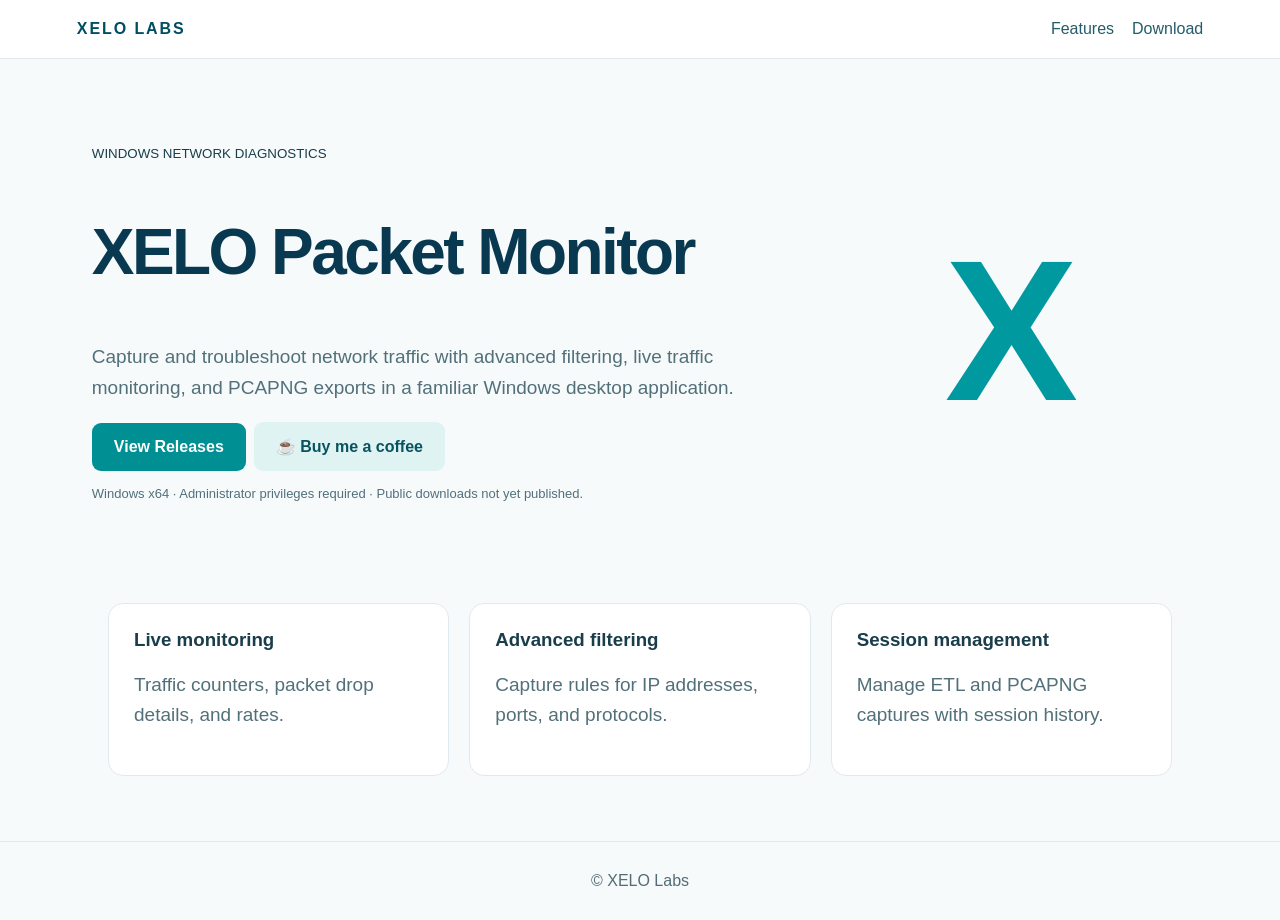
==== index.html @ 6cc91876 "Add files via upload" ====
<!doctype html><html lang="en"><head><meta charset="utf-8"><meta name="viewport" content="width=device-width, initial-scale=1"><title>XELO Labs — Packet Monitor</title><style>*{box-sizing:border-box}body{margin:0;font-family:Segoe UI,Arial,sans-serif;color:#193d4b;background:#f7fafb}header{padding:20px 6%;display:flex;justify-content:space-between;background:white;border-bottom:1px solid #e1e9ed}header strong{color:#004e62;letter-spacing:.12em}nav a{margin-left:18px;color:#245c69;text-decoration:none}.hero{padding:85px 6%;display:grid;grid-template-columns:2fr 1fr;gap:36px;align-items:center;max-width:1250px;margin:auto}h1{font-size:clamp(36px,5vw,64px);color:#083951;letter-spacing:-.04em}p{font-size:19px;color:#52707a;line-height:1.6}.btn{display:inline-block;padding:15px 22px;background:#008f93;color:#fff;border-radius:9px;text-decoration:none;font-weight:bold;margin-right:8px}.btn.alt{background:#e0f3f3;color:#075360}.mark{font-size:200px;font-weight:900;text-align:center;color:#00999f}.features{max-width:1100px;margin:0 auto 65px;display:grid;grid-template-columns:repeat(3,1fr);gap:20px;padding:0 18px}.feature{background:#fff;border:1px solid #e0e9ed;border-radius:15px;padding:25px}.feature h3{margin-top:0}footer{text-align:center;padding:30px;border-top:1px solid #e0e9ed;color:#536c75}@media(max-width:700px){.hero{grid-template-columns:1fr}.features{grid-template-columns:1fr}.mark{font-size:100px}}</style></head><body><header><strong>XELO LABS</strong><nav><a href="#features">Features</a><a href="#download">Download</a></nav></header><main><section class="hero"><div><small>WINDOWS NETWORK DIAGNOSTICS</small><h1>XELO Packet Monitor</h1><p>Capture and troubleshoot network traffic with advanced filtering, live traffic monitoring, and PCAPNG exports in a familiar Windows desktop application.</p><div id="download"><a class="btn" href="https://github.com/d3ne0x/xelo-packet-monitor/releases">View Releases</a><a class="btn alt" href="https://paypal.me/surjan">☕ Buy me a coffee</a></div><p style="font-size:13px">Windows x64 · Administrator privileges required · Public downloads not yet published.</p></div><div class="mark">X</div></section><section class="features" id="features"><article class="feature"><h3>Live monitoring</h3><p>Traffic counters, packet drop details, and rates.</p></article><article class="feature"><h3>Advanced filtering</h3><p>Capture rules for IP addresses, ports, and protocols.</p></article><article class="feature"><h3>Session management</h3><p>Manage ETL and PCAPNG captures with session history.</p></article></section></main><footer>© XELO Labs</footer></body></html>
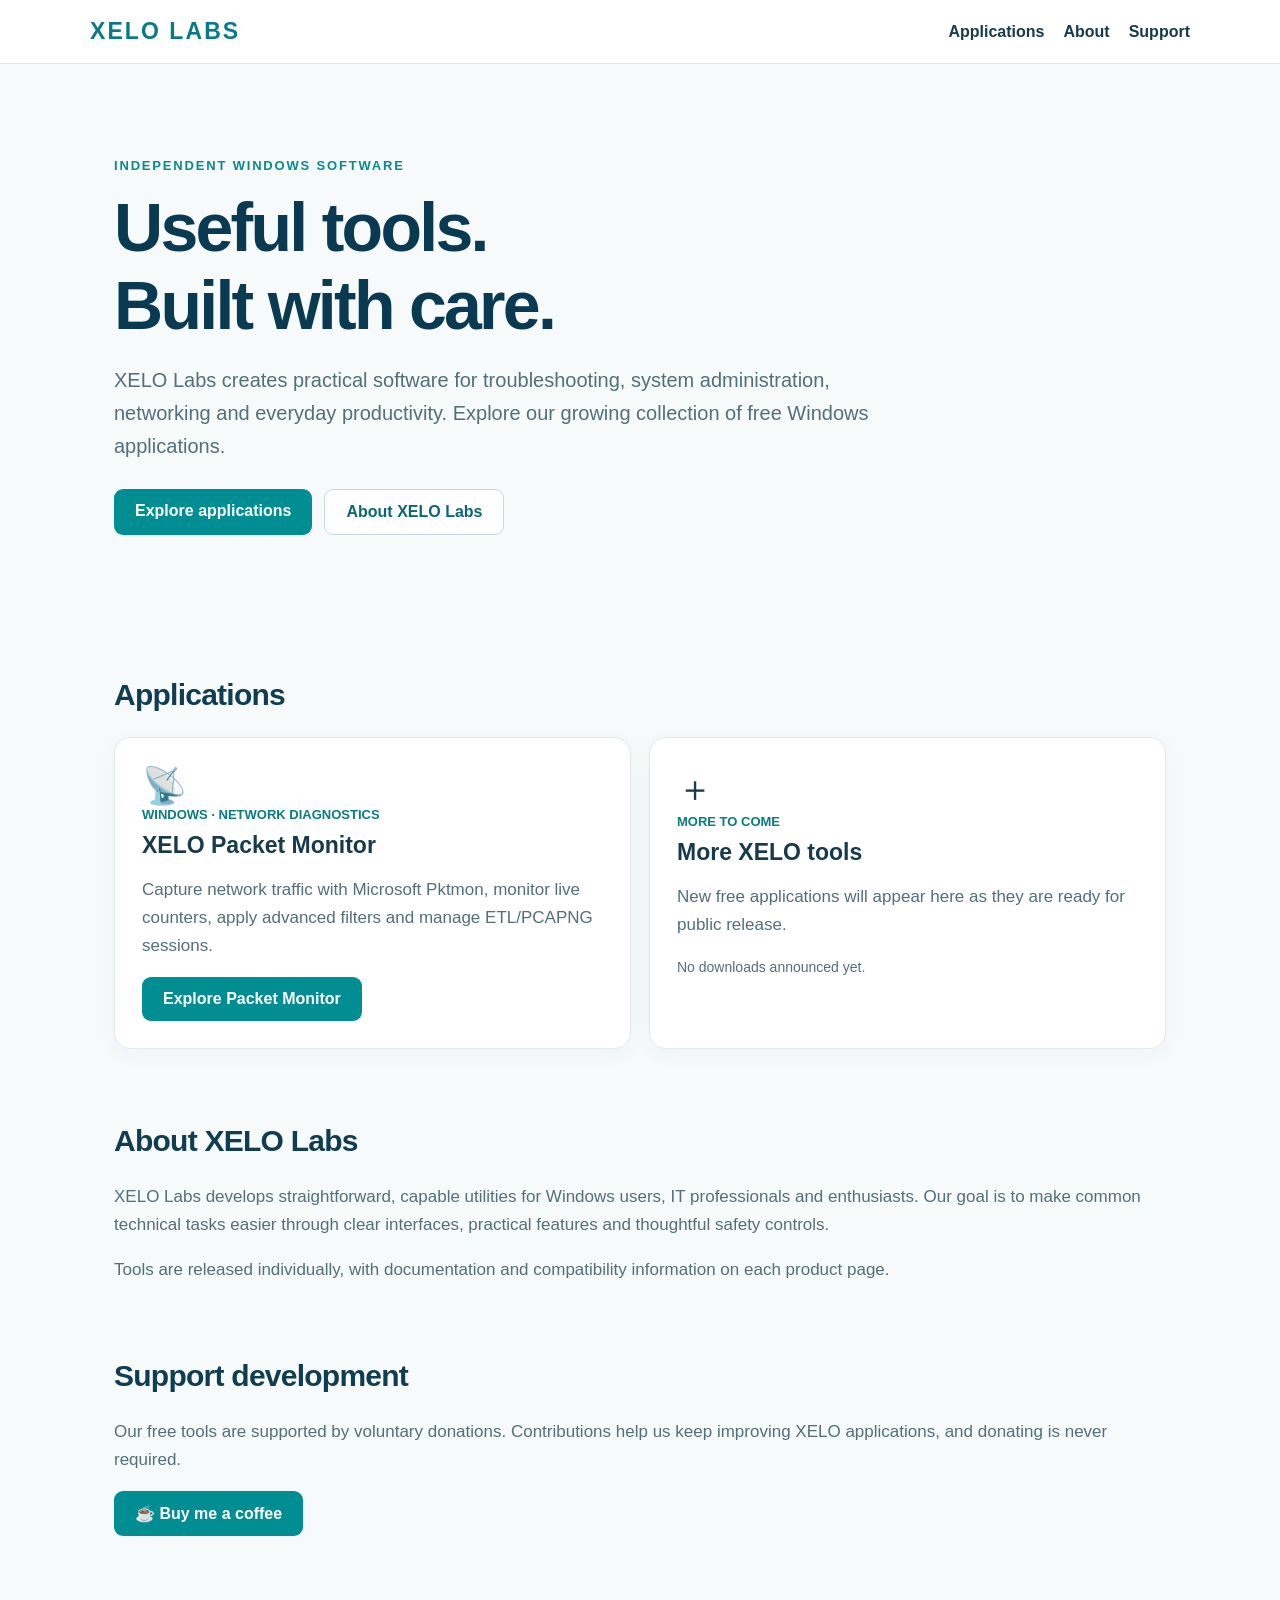
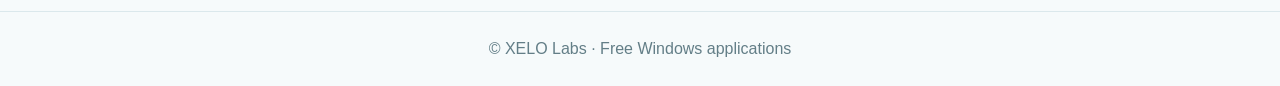
==== commit d8ab09cd: "Redesign homepage as multi-product XELO Labs catalogue with About section" ====
--- a/index.html
+++ b/index.html
@@ -1 +1,20 @@
-<!doctype html><html lang="en"><head><meta charset="utf-8"><meta name="viewport" content="width=device-width, initial-scale=1"><title>XELO Labs — Packet Monitor</title><style>*{box-sizing:border-box}body{margin:0;font-family:Segoe UI,Arial,sans-serif;color:#193d4b;background:#f7fafb}header{padding:20px 6%;display:flex;justify-content:space-between;background:white;border-bottom:1px solid #e1e9ed}header strong{color:#004e62;letter-spacing:.12em}nav a{margin-left:18px;color:#245c69;text-decoration:none}.hero{padding:85px 6%;display:grid;grid-template-columns:2fr 1fr;gap:36px;align-items:center;max-width:1250px;margin:auto}h1{font-size:clamp(36px,5vw,64px);color:#083951;letter-spacing:-.04em}p{font-size:19px;color:#52707a;line-height:1.6}.btn{display:inline-block;padding:15px 22px;background:#008f93;color:#fff;border-radius:9px;text-decoration:none;font-weight:bold;margin-right:8px}.btn.alt{background:#e0f3f3;color:#075360}.mark{font-size:200px;font-weight:900;text-align:center;color:#00999f}.features{max-width:1100px;margin:0 auto 65px;display:grid;grid-template-columns:repeat(3,1fr);gap:20px;padding:0 18px}.feature{background:#fff;border:1px solid #e0e9ed;border-radius:15px;padding:25px}.feature h3{margin-top:0}footer{text-align:center;padding:30px;border-top:1px solid #e0e9ed;color:#536c75}@media(max-width:700px){.hero{grid-template-columns:1fr}.features{grid-template-columns:1fr}.mark{font-size:100px}}</style></head><body><header><strong>XELO LABS</strong><nav><a href="#features">Features</a><a href="#download">Download</a></nav></header><main><section class="hero"><div><small>WINDOWS NETWORK DIAGNOSTICS</small><h1>XELO Packet Monitor</h1><p>Capture and troubleshoot network traffic with advanced filtering, live traffic monitoring, and PCAPNG exports in a familiar Windows desktop application.</p><div id="download"><a class="btn" href="https://github.com/d3ne0x/xelo-packet-monitor/releases">View Releases</a><a class="btn alt" href="https://paypal.me/surjan">☕ Buy me a coffee</a></div><p style="font-size:13px">Windows x64 · Administrator privileges required · Public downloads not yet published.</p></div><div class="mark">X</div></section><section class="features" id="features"><article class="feature"><h3>Live monitoring</h3><p>Traffic counters, packet drop details, and rates.</p></article><article class="feature"><h3>Advanced filtering</h3><p>Capture rules for IP addresses, ports, and protocols.</p></article><article class="feature"><h3>Session management</h3><p>Manage ETL and PCAPNG captures with session history.</p></article></section></main><footer>© XELO Labs</footer></body></html>
+<!doctype html>
+<html lang="en"><head><meta charset="utf-8"><meta name="viewport" content="width=device-width,initial-scale=1">
+<title>XELO Labs | Free Windows Tools</title><meta name="description" content="XELO Labs develops free utilities for Windows, networking, diagnostics and productivity.">
+<style>
+:root{font-family:Segoe UI,Arial,sans-serif;color:#173b4a;background:#f6fafb}*{box-sizing:border-box}body{margin:0}a{color:inherit}header{background:#fff;border-bottom:1px solid #dde8ec;padding:18px max(24px,calc((100vw - 1100px)/2));display:flex;justify-content:space-between;align-items:center}.brand{font-size:23px;font-weight:800;letter-spacing:.09em;color:#087b87}nav a{margin-left:19px;text-decoration:none;font-weight:600}main{max-width:1100px;padding:0 24px;margin:auto}.hero{padding:94px 0 68px}.eyebrow{color:#078b8d;text-transform:uppercase;letter-spacing:.14em;font-weight:700;font-size:13px}h1{font-size:clamp(40px,6vw,68px);letter-spacing:-.04em;color:#093a51;margin:15px 0}h2{font-size:30px;letter-spacing:-.025em;color:#103d52}p{color:#526f7a;line-height:1.65;font-size:17px}.hero p{max-width:760px;font-size:20px}.btn{display:inline-block;background:#008e93;color:#fff;padding:13px 21px;text-decoration:none;border-radius:9px;font-weight:700}.btn.alt{background:#fff;color:#0b6872;border:1px solid #c4d8de}.actions{display:flex;gap:12px;flex-wrap:wrap;margin-top:26px}section{margin-bottom:75px}.catalog{display:grid;grid-template-columns:repeat(auto-fit,minmax(280px,1fr));gap:18px}.card{background:#fff;border:1px solid #deeaed;border-radius:16px;padding:27px;box-shadow:0 5px 25px #10455909}.card h3{margin:10px 0;font-size:23px}.card .icon{font-size:36px}.meta{color:#087d83;font-weight:700;font-size:13px}.muted{font-size:14px}footer{text-align:center;border-top:1px solid #dbe8ec;padding:28px;color:#637e87}@media(max-width:620px){header{align-items:flex-start;gap:12px;flex-direction:column}nav a{margin:0 18px 0 0}.hero{padding-top:55px}}
+</style></head><body>
+<header><div class="brand">XELO LABS</div><nav><a href="#apps">Applications</a><a href="#about">About</a><a href="#support">Support</a></nav></header>
+<main>
+<section class="hero"><div class="eyebrow">Independent Windows software</div><h1>Useful tools.<br>Built with care.</h1>
+<p>XELO Labs creates practical software for troubleshooting, system administration, networking and everyday productivity. Explore our growing collection of free Windows applications.</p>
+<div class="actions"><a class="btn" href="#apps">Explore applications</a><a class="btn alt" href="#about">About XELO Labs</a></div></section>
+<section id="apps"><h2>Applications</h2><div class="catalog">
+<article class="card"><div class="icon">📡</div><div class="meta">WINDOWS · NETWORK DIAGNOSTICS</div><h3>XELO Packet Monitor</h3>
+<p>Capture network traffic with Microsoft Pktmon, monitor live counters, apply advanced filters and manage ETL/PCAPNG sessions.</p>
+<a class="btn" href="packet-monitor/">Explore Packet Monitor</a></article>
+<article class="card"><div class="icon">＋</div><div class="meta">MORE TO COME</div><h3>More XELO tools</h3><p>New free applications will appear here as they are ready for public release.</p><p class="muted">No downloads announced yet.</p></article>
+</div></section>
+<section id="about"><h2>About XELO Labs</h2><p>XELO Labs develops straightforward, capable utilities for Windows users, IT professionals and enthusiasts. Our goal is to make common technical tasks easier through clear interfaces, practical features and thoughtful safety controls.</p><p>Tools are released individually, with documentation and compatibility information on each product page.</p></section>
+<section id="support"><h2>Support development</h2><p>Our free tools are supported by voluntary donations. Contributions help us keep improving XELO applications, and donating is never required.</p><a class="btn" href="https://buymeacoffee.com/manie" target="_blank" rel="noopener noreferrer">☕ Buy me a coffee</a></section>
+</main><footer>© XELO Labs · Free Windows applications</footer></body></html>
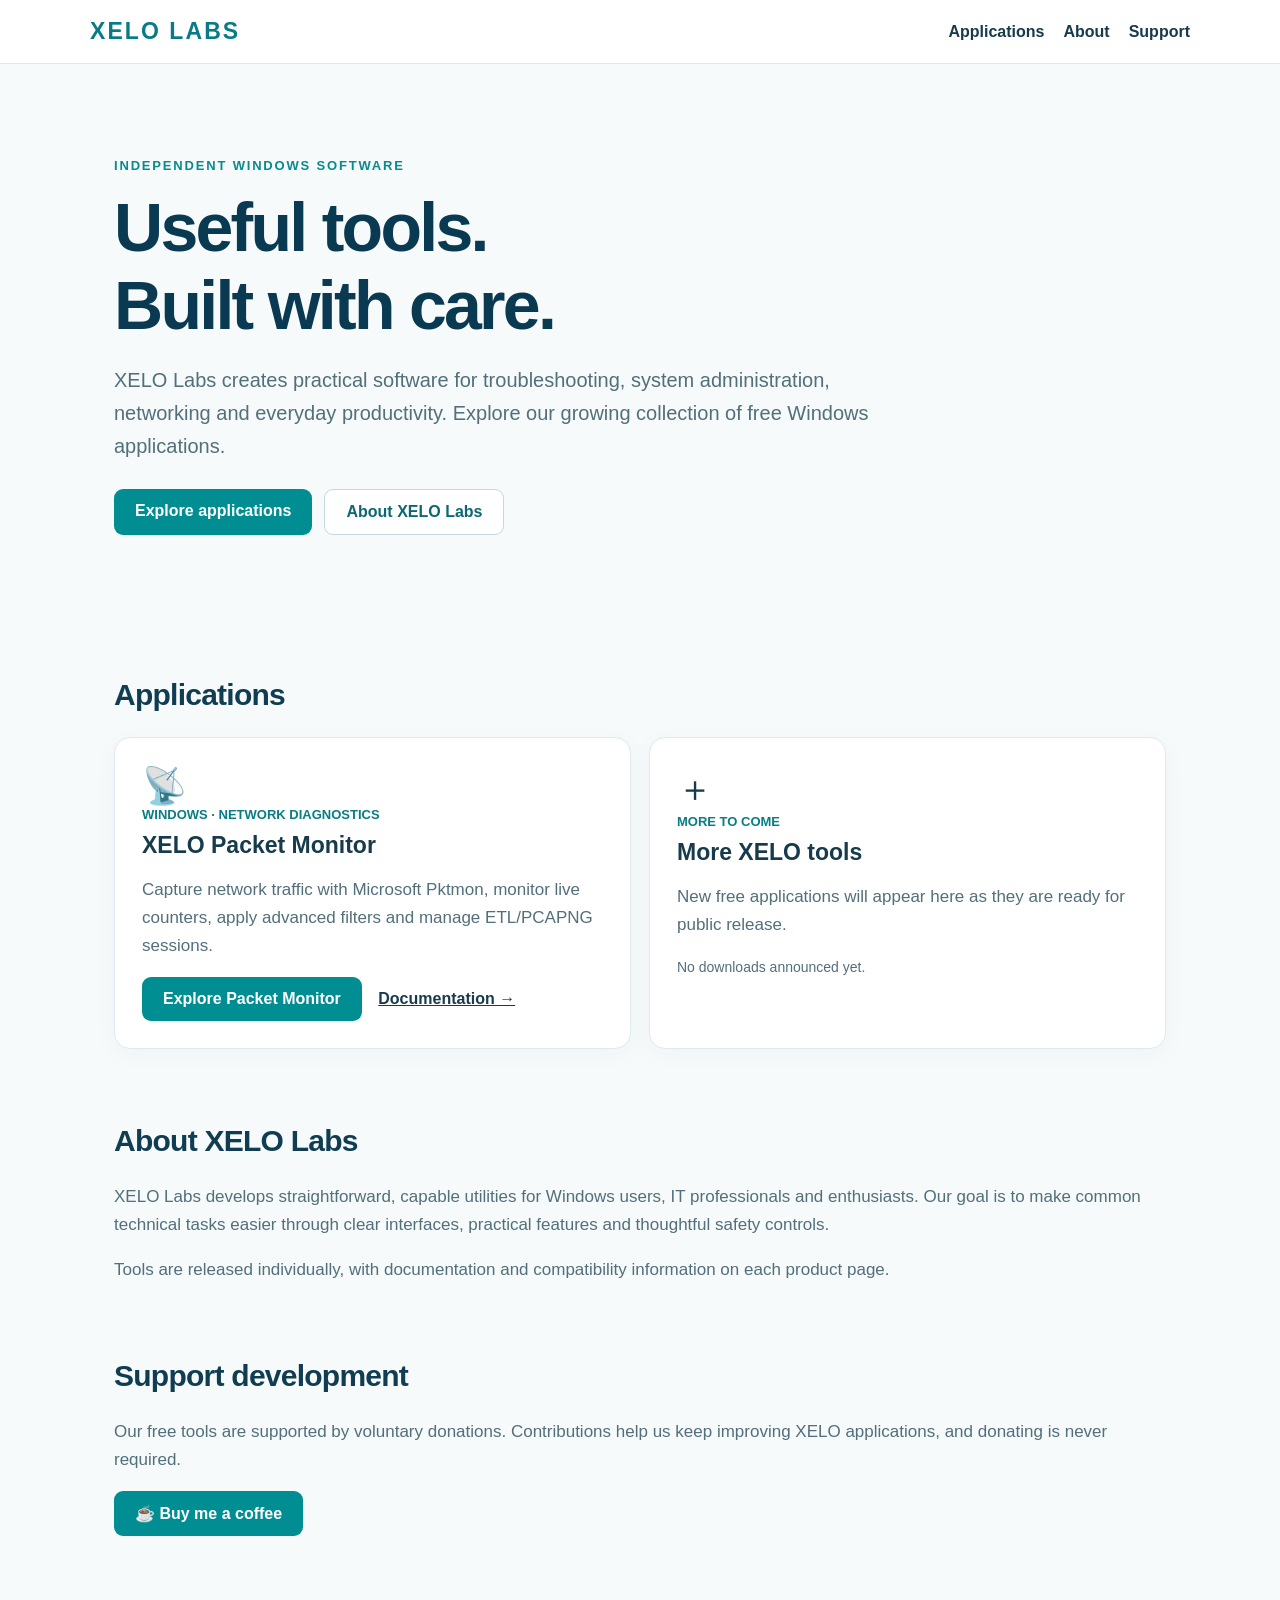
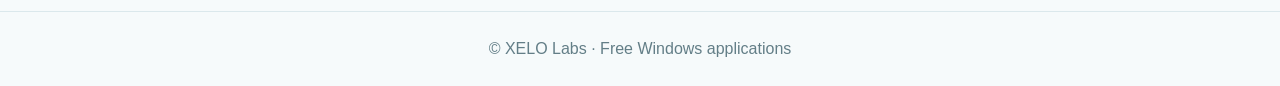
==== commit caf1da61: "docs(site): add Packet Monitor documentation link to XELO Labs catalogue" ====
--- a/index.html
+++ b/index.html
@@ -12,7 +12,7 @@
 <section id="apps"><h2>Applications</h2><div class="catalog">
 <article class="card"><div class="icon">📡</div><div class="meta">WINDOWS · NETWORK DIAGNOSTICS</div><h3>XELO Packet Monitor</h3>
 <p>Capture network traffic with Microsoft Pktmon, monitor live counters, apply advanced filters and manage ETL/PCAPNG sessions.</p>
-<a class="btn" href="packet-monitor/">Explore Packet Monitor</a></article>
+<a class="btn" href="packet-monitor/">Explore Packet Monitor</a> <a href="packet-monitor/docs/" style="display:inline-block;margin-left:12px;font-weight:600">Documentation →</a></article>
 <article class="card"><div class="icon">＋</div><div class="meta">MORE TO COME</div><h3>More XELO tools</h3><p>New free applications will appear here as they are ready for public release.</p><p class="muted">No downloads announced yet.</p></article>
 </div></section>
 <section id="about"><h2>About XELO Labs</h2><p>XELO Labs develops straightforward, capable utilities for Windows users, IT professionals and enthusiasts. Our goal is to make common technical tasks easier through clear interfaces, practical features and thoughtful safety controls.</p><p>Tools are released individually, with documentation and compatibility information on each product page.</p></section>
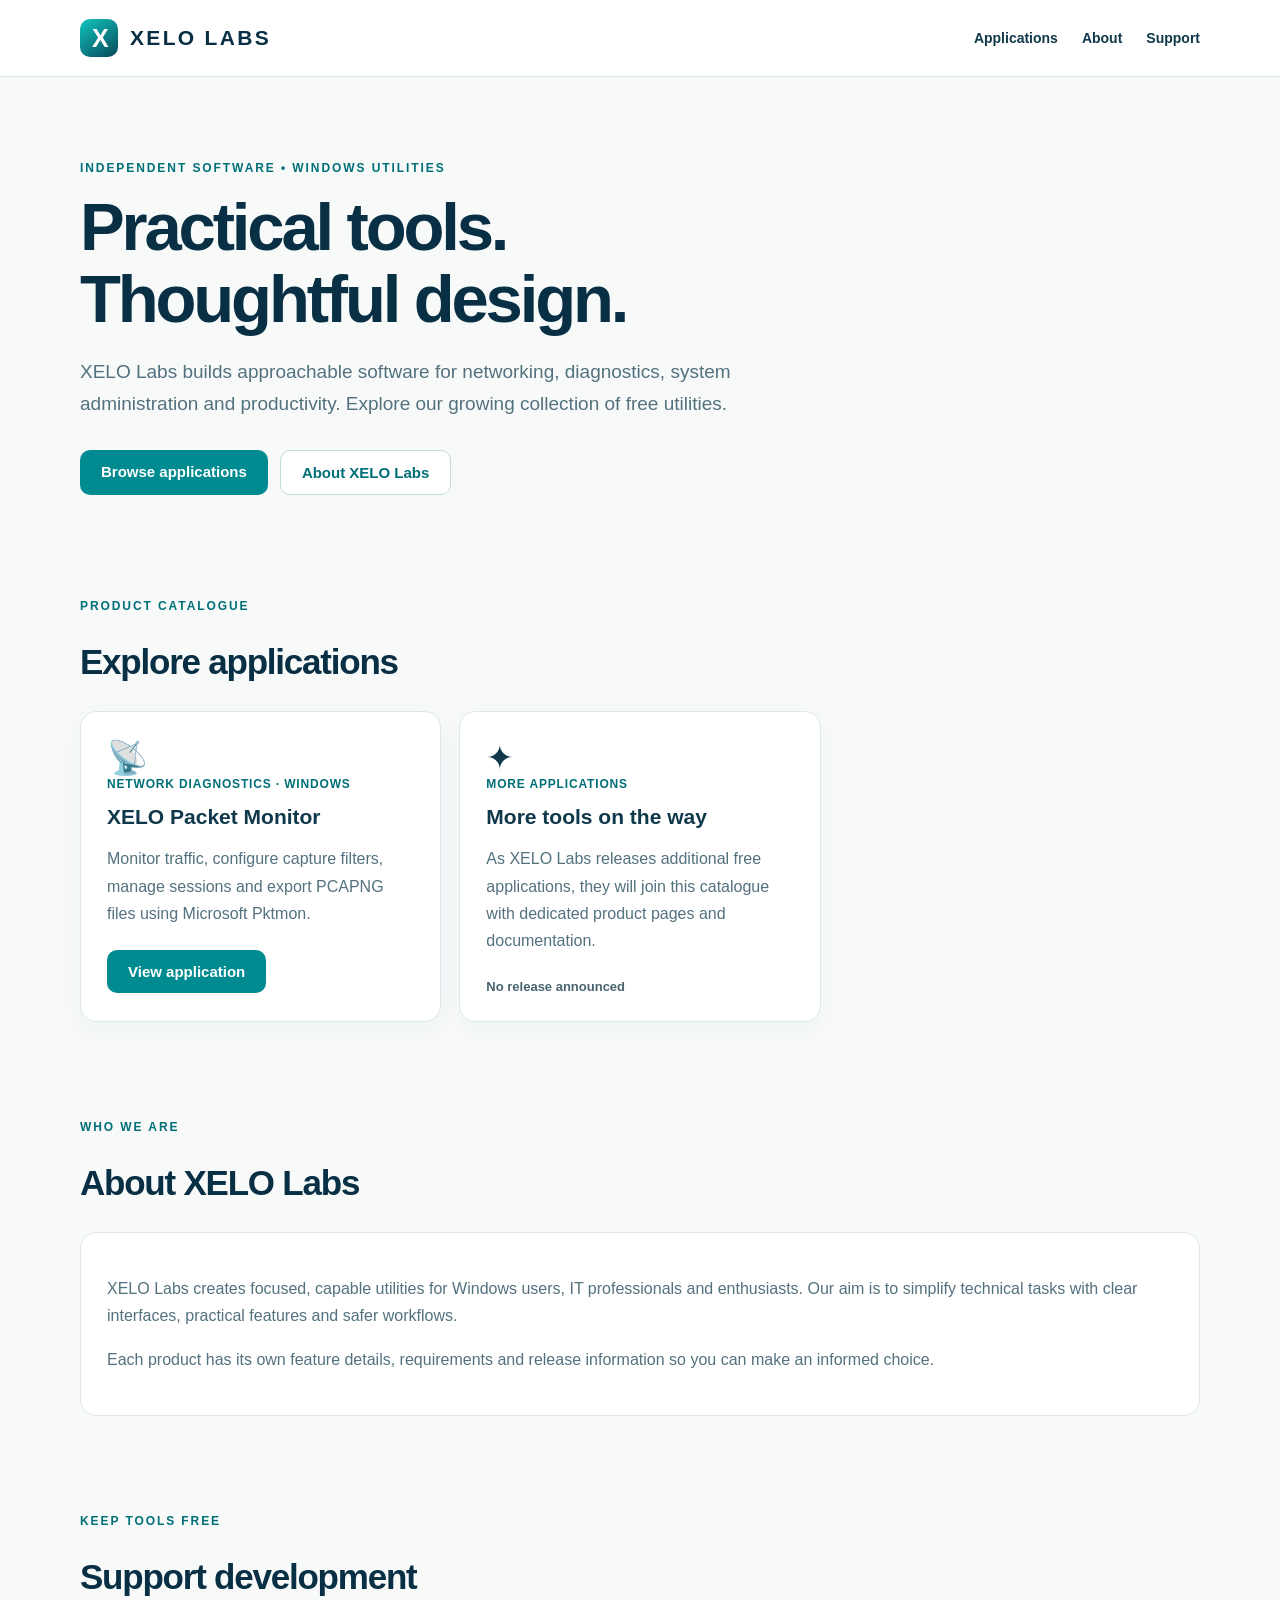
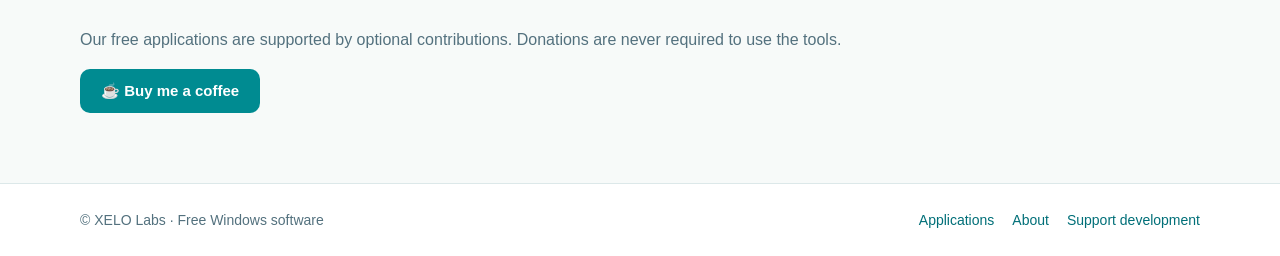
==== commit bb21edee: "refactor(site): apply shared XELO Labs layout to index.html" ====
--- a/index.html
+++ b/index.html
@@ -1,20 +1 @@
-<!doctype html>
-<html lang="en"><head><meta charset="utf-8"><meta name="viewport" content="width=device-width,initial-scale=1">
-<title>XELO Labs | Free Windows Tools</title><meta name="description" content="XELO Labs develops free utilities for Windows, networking, diagnostics and productivity.">
-<style>
-:root{font-family:Segoe UI,Arial,sans-serif;color:#173b4a;background:#f6fafb}*{box-sizing:border-box}body{margin:0}a{color:inherit}header{background:#fff;border-bottom:1px solid #dde8ec;padding:18px max(24px,calc((100vw - 1100px)/2));display:flex;justify-content:space-between;align-items:center}.brand{font-size:23px;font-weight:800;letter-spacing:.09em;color:#087b87}nav a{margin-left:19px;text-decoration:none;font-weight:600}main{max-width:1100px;padding:0 24px;margin:auto}.hero{padding:94px 0 68px}.eyebrow{color:#078b8d;text-transform:uppercase;letter-spacing:.14em;font-weight:700;font-size:13px}h1{font-size:clamp(40px,6vw,68px);letter-spacing:-.04em;color:#093a51;margin:15px 0}h2{font-size:30px;letter-spacing:-.025em;color:#103d52}p{color:#526f7a;line-height:1.65;font-size:17px}.hero p{max-width:760px;font-size:20px}.btn{display:inline-block;background:#008e93;color:#fff;padding:13px 21px;text-decoration:none;border-radius:9px;font-weight:700}.btn.alt{background:#fff;color:#0b6872;border:1px solid #c4d8de}.actions{display:flex;gap:12px;flex-wrap:wrap;margin-top:26px}section{margin-bottom:75px}.catalog{display:grid;grid-template-columns:repeat(auto-fit,minmax(280px,1fr));gap:18px}.card{background:#fff;border:1px solid #deeaed;border-radius:16px;padding:27px;box-shadow:0 5px 25px #10455909}.card h3{margin:10px 0;font-size:23px}.card .icon{font-size:36px}.meta{color:#087d83;font-weight:700;font-size:13px}.muted{font-size:14px}footer{text-align:center;border-top:1px solid #dbe8ec;padding:28px;color:#637e87}@media(max-width:620px){header{align-items:flex-start;gap:12px;flex-direction:column}nav a{margin:0 18px 0 0}.hero{padding-top:55px}}
-</style></head><body>
-<header><div class="brand">XELO LABS</div><nav><a href="#apps">Applications</a><a href="#about">About</a><a href="#support">Support</a></nav></header>
-<main>
-<section class="hero"><div class="eyebrow">Independent Windows software</div><h1>Useful tools.<br>Built with care.</h1>
-<p>XELO Labs creates practical software for troubleshooting, system administration, networking and everyday productivity. Explore our growing collection of free Windows applications.</p>
-<div class="actions"><a class="btn" href="#apps">Explore applications</a><a class="btn alt" href="#about">About XELO Labs</a></div></section>
-<section id="apps"><h2>Applications</h2><div class="catalog">
-<article class="card"><div class="icon">📡</div><div class="meta">WINDOWS · NETWORK DIAGNOSTICS</div><h3>XELO Packet Monitor</h3>
-<p>Capture network traffic with Microsoft Pktmon, monitor live counters, apply advanced filters and manage ETL/PCAPNG sessions.</p>
-<a class="btn" href="packet-monitor/">Explore Packet Monitor</a> <a href="packet-monitor/docs/" style="display:inline-block;margin-left:12px;font-weight:600">Documentation →</a></article>
-<article class="card"><div class="icon">＋</div><div class="meta">MORE TO COME</div><h3>More XELO tools</h3><p>New free applications will appear here as they are ready for public release.</p><p class="muted">No downloads announced yet.</p></article>
-</div></section>
-<section id="about"><h2>About XELO Labs</h2><p>XELO Labs develops straightforward, capable utilities for Windows users, IT professionals and enthusiasts. Our goal is to make common technical tasks easier through clear interfaces, practical features and thoughtful safety controls.</p><p>Tools are released individually, with documentation and compatibility information on each product page.</p></section>
-<section id="support"><h2>Support development</h2><p>Our free tools are supported by voluntary donations. Contributions help us keep improving XELO applications, and donating is never required.</p><a class="btn" href="https://buymeacoffee.com/manie" target="_blank" rel="noopener noreferrer">☕ Buy me a coffee</a></section>
-</main><footer>© XELO Labs · Free Windows applications</footer></body></html>+<!doctype html><html lang="en"><head><meta charset="utf-8"><meta name="viewport" content="width=device-width,initial-scale=1"><meta name="description" content="Free Windows tools from XELO Labs for networking, diagnostics and productivity."><title>XELO Labs — Free Windows Utilities</title><link rel="stylesheet" href="/assets/css/xelo.css"></head><body><a class="skip-link" href="#main">Skip to content</a><header class="site-header"><div class="container header-inner"><a class="site-logo" href="/"><span class="logo-mark" aria-hidden="true">X</span>XELO LABS</a><nav class="nav" aria-label="Main navigation"><a href="/#apps">Applications</a><a href="/#about">About</a><a href="/#support">Support</a></nav></div></header><main id="main"><section class="hero container"><div class="eyebrow">Independent software • Windows utilities</div><h1>Practical tools.<br>Thoughtful design.</h1><p class="lead">XELO Labs builds approachable software for networking, diagnostics, system administration and productivity. Explore our growing collection of free utilities.</p><div class="button-row"><a class="button" href="#apps">Browse applications</a><a class="button secondary" href="#about">About XELO Labs</a></div></section><section id="apps" class="section container"><div class="section-heading"><div class="eyebrow">Product catalogue</div><h2>Explore applications</h2></div><div class="grid"><article class="card"><div class="card-icon" aria-hidden="true">📡</div><div class="meta">NETWORK DIAGNOSTICS · WINDOWS</div><h3>XELO Packet Monitor</h3><p>Monitor traffic, configure capture filters, manage sessions and export PCAPNG files using Microsoft Pktmon.</p><a class="button" href="/packet-monitor/">View application</a></article><article class="card"><div class="card-icon" aria-hidden="true">✦</div><div class="meta">MORE APPLICATIONS</div><h3>More tools on the way</h3><p>As XELO Labs releases additional free applications, they will join this catalogue with dedicated product pages and documentation.</p><span class="small status">No release announced</span></article></div></section><section id="about" class="section container"><div class="eyebrow">Who we are</div><h2>About XELO Labs</h2><div class="info-panel"><p>XELO Labs creates focused, capable utilities for Windows users, IT professionals and enthusiasts. Our aim is to simplify technical tasks with clear interfaces, practical features and safer workflows.</p><p>Each product has its own feature details, requirements and release information so you can make an informed choice.</p></div></section><section id="support" class="section container"><div class="eyebrow">Keep tools free</div><h2>Support development</h2><p>Our free applications are supported by optional contributions. Donations are never required to use the tools.</p><a class="button" href="https://buymeacoffee.com/manie" target="_blank" rel="noopener noreferrer">☕ Buy me a coffee</a></section></main><footer class="site-footer"><div class="container footer-inner"><span>© XELO Labs · Free Windows software</span><div><a href="/#apps">Applications</a><a href="/#about">About</a><a href="https://buymeacoffee.com/manie" target="_blank" rel="noopener noreferrer">Support development</a></div></div></footer></body></html>
--- a/assets/css/xelo.css
+++ b/assets/css/xelo.css
@@ -0,0 +1 @@
+:root{--ink:#10384b;--muted:#53717e;--teal:#008b91;--teal-dark:#006f78;--paper:#f7faf9;--white:#fff;--border:#dce8e9;--navy:#092f44;--radius:16px;--max:1120px;font-family:"Segoe UI",Arial,sans-serif}*{box-sizing:border-box}html{scroll-behavior:smooth}body{margin:0;background:var(--paper);color:var(--ink)}a{color:var(--teal-dark)}a:focus-visible,button:focus-visible{outline:3px solid #06b6ad;outline-offset:3px}.container{width:min(calc(100% - 40px),var(--max));margin-inline:auto}.site-header{background:var(--white);border-bottom:1px solid var(--border)}.header-inner{display:flex;align-items:center;justify-content:space-between;gap:24px;min-height:76px}.site-logo{text-decoration:none;color:var(--navy);font-weight:850;font-size:21px;letter-spacing:.11em;display:inline-flex;align-items:center;gap:12px}.logo-mark{display:grid;place-items:center;width:38px;height:38px;background:linear-gradient(145deg,#12c6be,#06485a);color:white;border-radius:10px;font-size:25px;font-weight:900;letter-spacing:-.1em}.nav{display:flex;gap:24px;flex-wrap:wrap}.nav a{text-decoration:none;font-size:14px;font-weight:700;color:var(--ink)}.nav a[aria-current=page],.nav a:hover{color:var(--teal)}.hero{padding:84px 0 76px}.eyebrow{color:var(--teal-dark);font-size:12px;font-weight:800;letter-spacing:.16em;text-transform:uppercase}.hero h1{max-width:800px}h1{font-size:clamp(40px,5.7vw,67px);letter-spacing:-.047em;line-height:1.08;margin:16px 0 20px;color:var(--navy)}h2{font-size:clamp(27px,3vw,35px);letter-spacing:-.035em;color:var(--navy)}h3{font-size:21px;margin:14px 0}p,li{color:var(--muted);line-height:1.7;font-size:16px}.lead{font-size:19px;max-width:770px}.section{padding:28px 0 70px}.section-heading{margin-bottom:24px}.grid{display:grid;grid-template-columns:repeat(3,minmax(0,1fr));gap:18px}.card{background:#fff;border:1px solid var(--border);border-radius:var(--radius);padding:26px;box-shadow:0 8px 26px rgba(13,54,71,.035)}.card-icon{font-size:33px}.card p{margin-bottom:23px}.meta{color:var(--teal-dark);font-weight:800;letter-spacing:.07em;font-size:12px}.button-row{display:flex;flex-wrap:wrap;gap:12px;margin-top:30px}.button{display:inline-block;text-decoration:none;border-radius:10px;background:var(--teal);color:white;font-weight:750;font-size:15px;padding:13px 21px}.button:hover{background:var(--teal-dark)}.button.secondary{background:#fff;border:1px solid #c5dadc;color:var(--teal-dark)}.info-panel{background:#fff;border:1px solid var(--border);border-radius:var(--radius);padding:26px}.product-hero{padding:75px 0 30px}.product-content{display:grid;grid-template-columns:minmax(0,2fr) minmax(250px,1fr);gap:28px}.product-content section{margin-bottom:40px}.site-footer{border-top:1px solid var(--border);background:#fff;padding:28px 0}.footer-inner{display:flex;justify-content:space-between;gap:20px;flex-wrap:wrap;font-size:14px;color:var(--muted)}.footer-inner a{margin-left:18px;text-decoration:none}.small{font-size:13px}.status{color:#49636f;font-weight:700}.skip-link{position:absolute;top:-60px;left:16px;background:#fff;padding:12px;z-index:100}.skip-link:focus{top:8px}@media(max-width:780px){.header-inner{align-items:flex-start;flex-direction:column;padding:17px 0;gap:12px}.nav{gap:18px}.hero{padding:58px 0}.grid{grid-template-columns:1fr}.product-content{grid-template-columns:1fr}.footer-inner a{margin:0 14px 0 0}}
